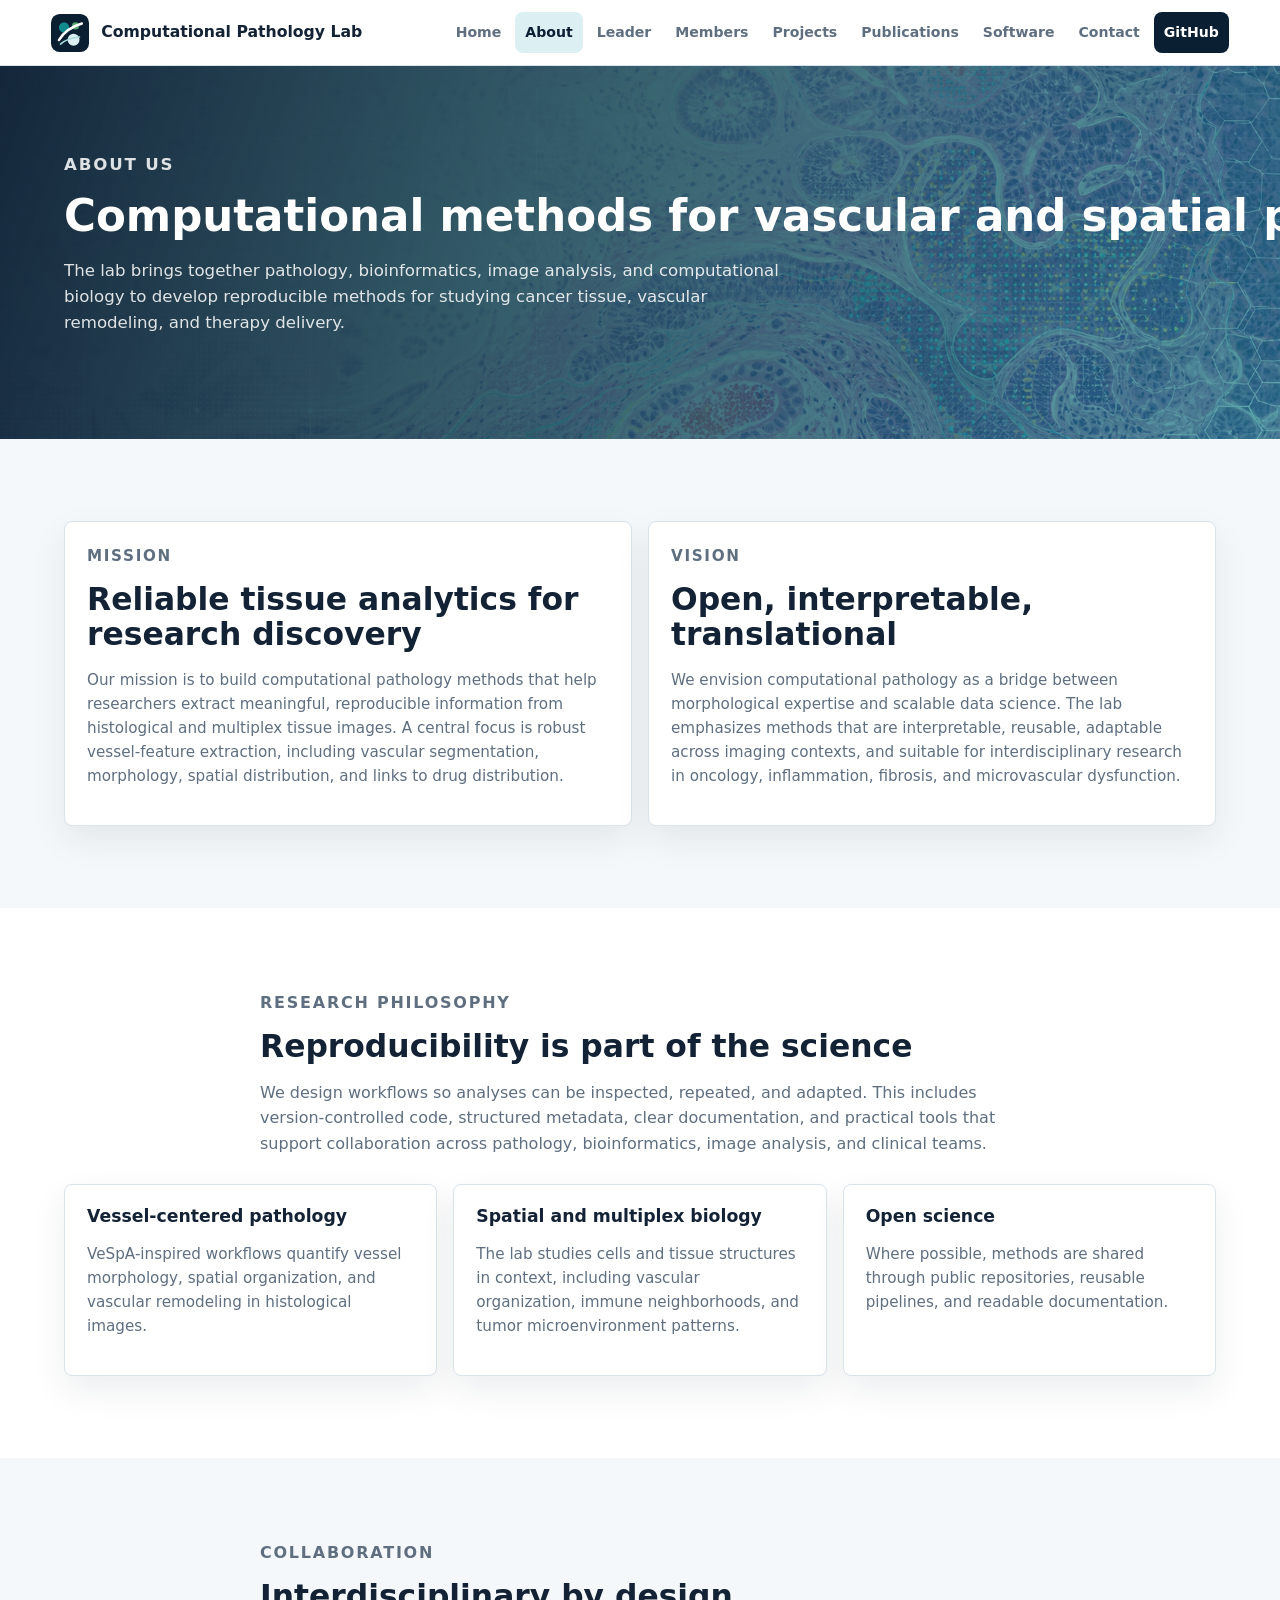
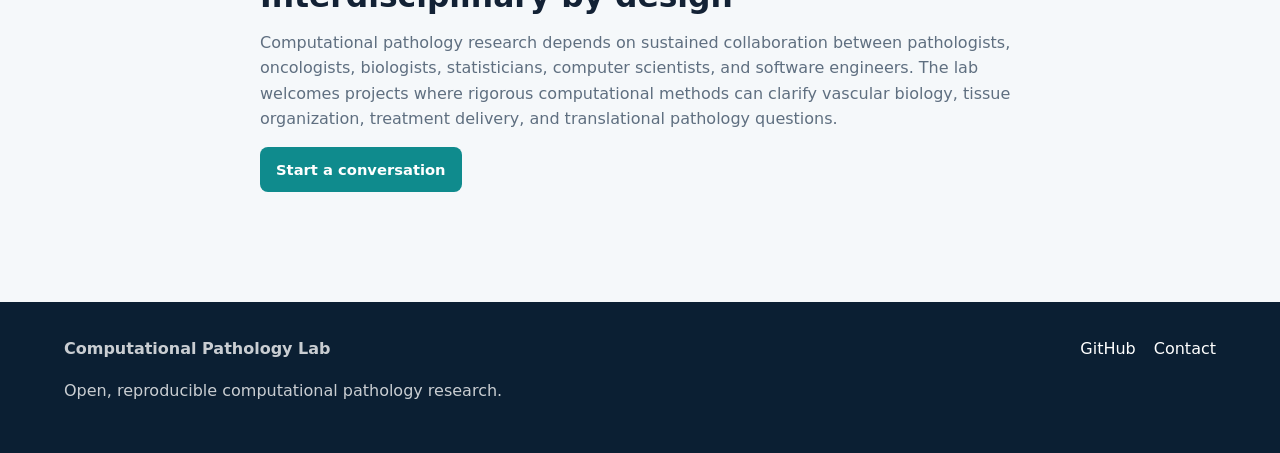
==== about.html @ 424c9c31 "Initial GitHub Pages site" ====
<!doctype html>
<html lang="en">
  <head>
    <meta charset="utf-8">
    <meta name="viewport" content="width=device-width, initial-scale=1">
    <meta name="description" content="Mission, vision, and research philosophy of the Computational Pathology Lab, with focus on reproducible vascular image analysis, spatial biology, and translational pathology.">
    <title>About Us | Computational Pathology Lab</title>
    <link rel="icon" href="assets/images/logo/favicon.svg" type="image/svg+xml">
    <link rel="stylesheet" href="assets/css/style.css?v=2">
  </head>
  <body>
    <a class="skip-link" href="#main">Skip to content</a>
    <header class="site-header">
      <a class="brand" href="index.html"><img src="assets/images/logo/logo.svg" alt="" aria-hidden="true"><span>Computational Pathology Lab</span></a>
      <button class="nav-toggle" type="button" aria-label="Toggle navigation" aria-expanded="false">☰</button>
      <nav class="site-nav" aria-label="Primary navigation">
        <a href="index.html">Home</a><a href="about.html">About</a><a href="team-leader.html">Leader</a><a href="members.html">Members</a><a href="projects.html">Projects</a><a href="publications.html">Publications</a><a href="software.html">Software</a><a href="contact.html">Contact</a><a class="github-link" href="https://github.com/ComputationalPathologyLab">GitHub</a>
      </nav>
    </header>
    <main id="main">
      <section class="page-hero">
        <p class="eyebrow">About us</p>
        <h1>Computational methods for vascular and spatial pathology</h1>
        <p>The lab brings together pathology, bioinformatics, image analysis, and computational biology to develop reproducible methods for studying cancer tissue, vascular remodeling, and therapy delivery.</p>
      </section>
      <section class="section">
        <div class="grid two">
          <article class="card">
            <p class="eyebrow">Mission</p>
            <h2>Reliable tissue analytics for research discovery</h2>
            <p>Our mission is to build computational pathology methods that help researchers extract meaningful, reproducible information from histological and multiplex tissue images. A central focus is robust vessel-feature extraction, including vascular segmentation, morphology, spatial distribution, and links to drug distribution.</p>
          </article>
          <article class="card">
            <p class="eyebrow">Vision</p>
            <h2>Open, interpretable, translational</h2>
            <p>We envision computational pathology as a bridge between morphological expertise and scalable data science. The lab emphasizes methods that are interpretable, reusable, adaptable across imaging contexts, and suitable for interdisciplinary research in oncology, inflammation, fibrosis, and microvascular dysfunction.</p>
          </article>
        </div>
      </section>
      <section class="section alt">
        <div class="section-header">
          <p class="eyebrow">Research philosophy</p>
          <h2>Reproducibility is part of the science</h2>
          <p>We design workflows so analyses can be inspected, repeated, and adapted. This includes version-controlled code, structured metadata, clear documentation, and practical tools that support collaboration across pathology, bioinformatics, image analysis, and clinical teams.</p>
        </div>
        <div class="grid three">
          <article class="card"><h3>Vessel-centered pathology</h3><p>VeSpA-inspired workflows quantify vessel morphology, spatial organization, and vascular remodeling in histological images.</p></article>
          <article class="card"><h3>Spatial and multiplex biology</h3><p>The lab studies cells and tissue structures in context, including vascular organization, immune neighborhoods, and tumor microenvironment patterns.</p></article>
          <article class="card"><h3>Open science</h3><p>Where possible, methods are shared through public repositories, reusable pipelines, and readable documentation.</p></article>
        </div>
      </section>
      <section class="section">
        <div class="section-header">
          <p class="eyebrow">Collaboration</p>
          <h2>Interdisciplinary by design</h2>
          <p>Computational pathology research depends on sustained collaboration between pathologists, oncologists, biologists, statisticians, computer scientists, and software engineers. The lab welcomes projects where rigorous computational methods can clarify vascular biology, tissue organization, treatment delivery, and translational pathology questions.</p>
          <a class="button primary" href="contact.html">Start a conversation</a>
        </div>
      </section>
    </main>
    <footer class="site-footer"><div class="footer-grid"><div><strong>Computational Pathology Lab</strong><p>Open, reproducible computational pathology research.</p></div><div class="footer-links"><a href="https://github.com/ComputationalPathologyLab">GitHub</a><a href="contact.html">Contact</a></div></div></footer>
    <script src="assets/js/main.js"></script>
  </body>
</html>
---- assets/css/style.css ----
:root {
  --ink: #132235;
  --muted: #5f6f80;
  --line: #d9e3ea;
  --paper: #f5f8fa;
  --panel: #ffffff;
  --navy: #0b1f33;
  --navy-2: #12314d;
  --teal: #0f8b8d;
  --green: #56a36c;
  --sky: #dceff3;
  --rose: #a94763;
  --gold: #c89433;
  --shadow: 0 14px 34px rgba(19, 34, 53, 0.08);
}

* {
  box-sizing: border-box;
}

html {
  scroll-behavior: smooth;
}

body {
  margin: 0;
  color: var(--ink);
  background: var(--paper);
  font-family: Inter, ui-sans-serif, system-ui, -apple-system, BlinkMacSystemFont, "Segoe UI", sans-serif;
  font-size: 16px;
  line-height: 1.58;
}

main {
  background: var(--paper);
}

img {
  max-width: 100%;
  display: block;
}

a {
  color: inherit;
}

.skip-link {
  position: absolute;
  left: 12px;
  top: -80px;
  z-index: 100;
  padding: 10px 14px;
  color: #fff;
  background: var(--navy);
  border-radius: 6px;
}

.skip-link:focus {
  top: 12px;
}

.site-header {
  position: sticky;
  top: 0;
  z-index: 50;
  display: flex;
  align-items: center;
  justify-content: space-between;
  gap: 20px;
  min-height: 66px;
  padding: 12px clamp(18px, 4vw, 52px);
  background: rgba(255, 255, 255, 0.94);
  border-bottom: 1px solid var(--line);
  backdrop-filter: blur(16px);
}

.brand {
  display: inline-flex;
  align-items: center;
  gap: 12px;
  min-width: 0;
  color: var(--ink);
  text-decoration: none;
  font-size: 0.98rem;
  font-weight: 800;
}

.brand img {
  width: 38px;
  height: 38px;
}

.brand span {
  white-space: nowrap;
}

.nav-toggle {
  display: none;
  width: 42px;
  height: 42px;
  align-items: center;
  justify-content: center;
  color: var(--ink);
  background: #fff;
  border: 1px solid var(--line);
  border-radius: 8px;
  font-size: 1.35rem;
  cursor: pointer;
}

.site-nav {
  display: flex;
  align-items: center;
  gap: 4px;
  flex-wrap: wrap;
  justify-content: flex-end;
}

.site-nav a {
  padding: 9px 10px;
  color: var(--muted);
  border-radius: 8px;
  font-size: 0.88rem;
  font-weight: 700;
  text-decoration: none;
}

.site-nav a:hover,
.site-nav a.active {
  color: var(--navy);
  background: var(--sky);
}

.github-link {
  color: #fff !important;
  background: var(--navy) !important;
}

.hero {
  position: relative;
  min-height: 68vh;
  display: grid;
  align-items: end;
  isolation: isolate;
  overflow: hidden;
  padding: clamp(70px, 9vw, 108px) clamp(20px, 5vw, 64px) clamp(50px, 7vw, 78px);
  color: #fff;
}

.hero::before,
.hero::after {
  content: "";
  position: absolute;
  inset: 0;
  z-index: -1;
}

.hero::before {
  background:
    linear-gradient(90deg, rgba(7, 23, 38, 0.94), rgba(7, 23, 38, 0.68) 48%, rgba(7, 23, 38, 0.2)),
    url("../images/projects/computational-pathology-hero.png") center / cover;
}

.hero::after {
  background: linear-gradient(0deg, rgba(7, 23, 38, 0.82), transparent 46%);
}

.hero-content {
  width: min(980px, 100%);
}

.eyebrow {
  margin: 0 0 14px;
  color: var(--teal);
  font-size: 0.72rem;
  font-weight: 900;
  letter-spacing: 0.11em;
  text-transform: uppercase;
}

.hero .eyebrow {
  color: #8de2df;
}

h1,
h2,
h3,
h4,
p {
  overflow-wrap: anywhere;
}

h1,
h2,
h3 {
  margin: 0;
  line-height: 1.12;
  letter-spacing: 0;
}

h1 {
  max-width: 860px;
  font-size: clamp(2.35rem, 4.5vw, 4.1rem);
}

h2 {
  font-size: clamp(1.55rem, 2.45vw, 2.25rem);
}

h3 {
  font-size: 1.08rem;
}

.hero p:last-of-type {
  max-width: 680px;
  margin: 20px 0 0;
  color: rgba(255, 255, 255, 0.88);
  font-size: clamp(0.98rem, 1.25vw, 1.08rem);
}

.hero h1 {
  font-size: clamp(2.55rem, 4vw, 4rem);
}

.page-hero h1 {
  max-width: 1120px;
  font-size: clamp(2.15rem, 3.4vw, 3.25rem);
}

.hero-actions,
.cta-actions,
.contact-links {
  display: flex;
  flex-wrap: wrap;
  gap: 12px;
  margin-top: 26px;
}

.button {
  display: inline-flex;
  align-items: center;
  justify-content: center;
  min-height: 42px;
  padding: 10px 15px;
  color: var(--navy);
  background: #fff;
  border: 1px solid transparent;
  border-radius: 8px;
  font-size: 0.92rem;
  font-weight: 800;
  text-decoration: none;
  transition: transform 160ms ease, box-shadow 160ms ease, background 160ms ease;
}

.button:hover {
  transform: translateY(-2px);
  box-shadow: 0 12px 28px rgba(19, 34, 53, 0.16);
}

.button.primary {
  color: #fff;
  background: var(--teal);
}

.button.secondary {
  color: #fff;
  border-color: rgba(255, 255, 255, 0.42);
  background: rgba(255, 255, 255, 0.08);
}

.button.light {
  color: var(--navy);
  background: #fff;
}

.page-hero {
  padding: clamp(54px, 7vw, 86px) clamp(20px, 5vw, 64px);
  color: #fff;
  background:
    linear-gradient(110deg, rgba(11, 31, 51, 0.96), rgba(15, 139, 141, 0.62)),
    url("../images/projects/computational-pathology-hero.png") center / cover;
}

.page-hero p {
  max-width: 720px;
  color: rgba(255, 255, 255, 0.86);
  font-size: 1.04rem;
}

.section {
  padding: clamp(48px, 7vw, 82px) clamp(20px, 5vw, 64px);
}

.section.alt {
  background: #fff;
}

.section > .grid,
.section > [data-render],
.section-header,
.profile-layout,
.contact-layout {
  width: min(100%, 1180px);
  margin-left: auto;
  margin-right: auto;
}

.section-header {
  max-width: 760px;
  margin-bottom: 28px;
}

.section-header p,
.lead {
  color: var(--muted);
  font-size: 1rem;
}

.grid {
  display: grid;
  gap: 16px;
}

.grid.two {
  grid-template-columns: repeat(2, minmax(0, 1fr));
}

.grid.three {
  grid-template-columns: repeat(3, minmax(0, 1fr));
}

.grid.four {
  grid-template-columns: repeat(4, minmax(0, 1fr));
}

.card,
.data-card,
.publication-item,
.profile-panel,
.contact-panel {
  background: var(--panel);
  border: 1px solid var(--line);
  border-radius: 8px;
  box-shadow: var(--shadow);
}

.card,
.data-card,
.publication-item {
  padding: 22px;
}

.card-icon {
  display: inline-grid;
  place-items: center;
  width: 44px;
  height: 44px;
  margin-bottom: 16px;
  color: #fff;
  background: var(--teal);
  border-radius: 8px;
  font-weight: 900;
}

.card p,
.data-card p,
.publication-item p,
.profile-panel p {
  color: var(--muted);
  font-size: 0.95rem;
}

.card h3,
.data-card h3 {
  margin-bottom: 10px;
}

.metrics {
  display: grid;
  grid-template-columns: repeat(4, minmax(0, 1fr));
  border-top: 1px solid var(--line);
  border-bottom: 1px solid var(--line);
  background: var(--line);
  gap: 1px;
}

.metric {
  padding: 22px clamp(18px, 3vw, 30px);
  background: #fff;
}

.metric strong {
  display: block;
  margin-bottom: 6px;
  color: var(--rose);
  font-size: clamp(1.65rem, 3vw, 2.45rem);
  line-height: 1;
}

.metric span {
  color: var(--muted);
  font-size: 0.92rem;
  font-weight: 700;
}

.data-card {
  display: flex;
  flex-direction: column;
  min-height: 100%;
  overflow: hidden;
}

.data-card img {
  width: 100%;
  aspect-ratio: 4 / 3;
  object-fit: cover;
  margin-bottom: 16px;
  border-radius: 8px;
  background: var(--sky);
}

.data-card .avatar {
  width: 96px;
  height: 96px;
  aspect-ratio: 1;
  border-radius: 50%;
}

.meta-row,
.tag-row,
.link-row {
  display: flex;
  flex-wrap: wrap;
  gap: 8px;
  margin: 12px 0;
}

.tag,
.status,
.category-label {
  display: inline-flex;
  align-items: center;
  min-height: 28px;
  padding: 4px 8px;
  border-radius: 999px;
  font-size: 0.72rem;
  font-weight: 800;
}

.tag {
  color: var(--teal);
  background: #e6f4f4;
}

.status {
  color: var(--navy);
  background: #edf2f6;
}

.status.ongoing {
  color: #0c6b57;
  background: #dff2ea;
}

.status.completed {
  color: #705218;
  background: #f7ecd2;
}

.status.planned {
  color: #65508f;
  background: #eee8f7;
}

.category-label {
  margin: 24px 0 14px;
  color: #fff;
  background: var(--navy-2);
}

.link-row {
  margin-top: auto;
  padding-top: 12px;
}

.link-row a,
.text-link {
  color: var(--teal);
  font-size: 0.92rem;
  font-weight: 800;
  text-decoration: none;
}

.link-row a:hover,
.text-link:hover {
  text-decoration: underline;
}

.cta-band {
  display: grid;
  grid-template-columns: minmax(0, 1fr) auto;
  gap: 24px;
  align-items: center;
  padding: clamp(38px, 5vw, 58px) clamp(20px, 5vw, 64px);
  color: #fff;
  background: var(--navy);
}

.cta-band p {
  max-width: 720px;
  color: rgba(255, 255, 255, 0.78);
}

.profile-layout {
  display: grid;
  grid-template-columns: minmax(260px, 0.35fr) minmax(0, 1fr);
  gap: 20px;
}

.profile-panel {
  padding: 24px;
}

.profile-photo {
  width: 148px;
  height: 148px;
  margin-bottom: 18px;
  border-radius: 50%;
  object-fit: cover;
  background: var(--sky);
}

.publication-item {
  margin-bottom: 12px;
}

.publication-item h3 {
  font-size: 1rem;
  line-height: 1.25;
}

.contact-layout {
  display: grid;
  grid-template-columns: minmax(0, 0.85fr) minmax(320px, 1fr);
  gap: 24px;
}

.contact-panel {
  padding: 24px;
}

.form-placeholder {
  display: grid;
  gap: 14px;
}

.form-placeholder label {
  display: grid;
  gap: 7px;
  color: var(--ink);
  font-weight: 800;
}

.form-placeholder input,
.form-placeholder textarea {
  width: 100%;
  padding: 12px 13px;
  color: var(--muted);
  background: #f8fafb;
  border: 1px solid var(--line);
  border-radius: 8px;
  font: inherit;
}

.map-placeholder {
  display: grid;
  place-items: center;
  min-height: 260px;
  margin-top: 20px;
  color: var(--muted);
  background: repeating-linear-gradient(45deg, #edf4f6, #edf4f6 12px, #e3edf0 12px, #e3edf0 24px);
  border: 1px solid var(--line);
  border-radius: 8px;
  text-align: center;
}

.notice {
  padding: 16px 18px;
  color: #536274;
  background: #fff8e8;
  border: 1px solid #f0dbac;
  border-radius: 8px;
}

.site-footer {
  padding: 34px clamp(20px, 5vw, 64px);
  color: rgba(255, 255, 255, 0.78);
  background: var(--navy);
}

.footer-grid {
  display: grid;
  grid-template-columns: minmax(0, 1fr) auto;
  gap: 28px;
  align-items: start;
}

.footer-links {
  display: flex;
  flex-wrap: wrap;
  gap: 12px 18px;
}

.footer-links a {
  color: #fff;
  text-decoration: none;
}

.small {
  color: var(--muted);
  font-size: 0.86rem;
}

.fallback {
  margin-top: 18px;
}

@media (min-width: 981px) {
  .hero h1,
  .page-hero h1 {
    max-width: none;
    white-space: nowrap;
  }
}

@media (max-width: 980px) {
  .nav-toggle {
    display: inline-flex;
  }

  .site-nav {
    position: absolute;
    top: 66px;
    left: 0;
    right: 0;
    display: none;
    flex-direction: column;
    align-items: stretch;
    gap: 0;
    padding: 12px 18px 18px;
    background: #fff;
    border-bottom: 1px solid var(--line);
  }

  .site-nav.open {
    display: flex;
  }

  .site-nav a {
    padding: 13px 12px;
  }

  .grid.four,
  .grid.three,
  .metrics,
  .profile-layout,
  .contact-layout,
  .cta-band,
  .footer-grid {
    grid-template-columns: 1fr 1fr;
  }

  .hero {
    min-height: 62vh;
  }

  .profile-layout > *,
  .contact-layout > *,
  .cta-band > * {
    grid-column: 1 / -1;
  }
}

@media (max-width: 640px) {
  .brand span {
    white-space: normal;
    font-size: 0.96rem;
    line-height: 1.1;
  }

  .hero {
    min-height: 64vh;
    padding-top: 64px;
    padding-bottom: 42px;
  }

  h1 {
    font-size: clamp(2.15rem, 12vw, 3.1rem);
  }

  h2 {
    font-size: clamp(1.45rem, 8vw, 2rem);
  }

  .grid.two,
  .grid.three,
  .grid.four,
  .metrics,
  .footer-grid {
    grid-template-columns: 1fr;
  }

  .section,
  .page-hero,
  .cta-band {
    padding-inline: 18px;
  }

  .card,
  .data-card,
  .publication-item,
  .profile-panel,
  .contact-panel {
    padding: 18px;
  }
}
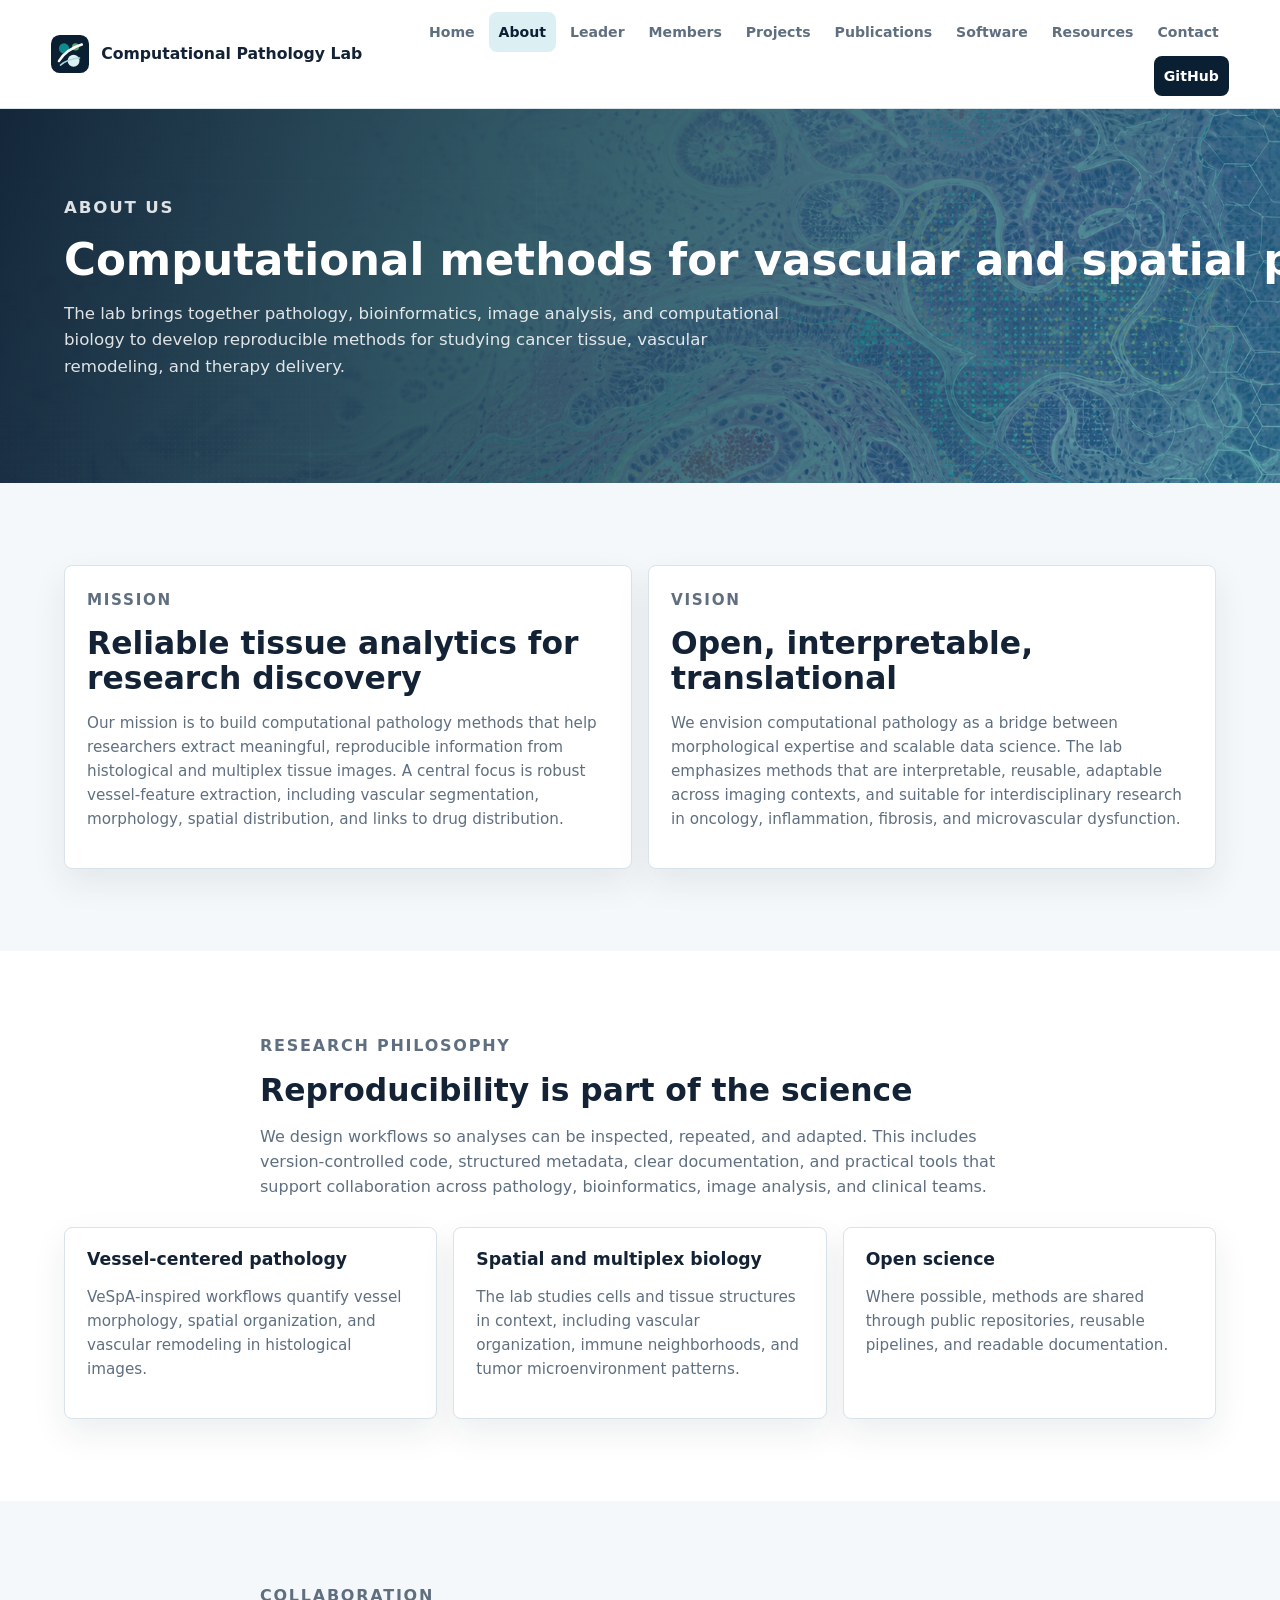
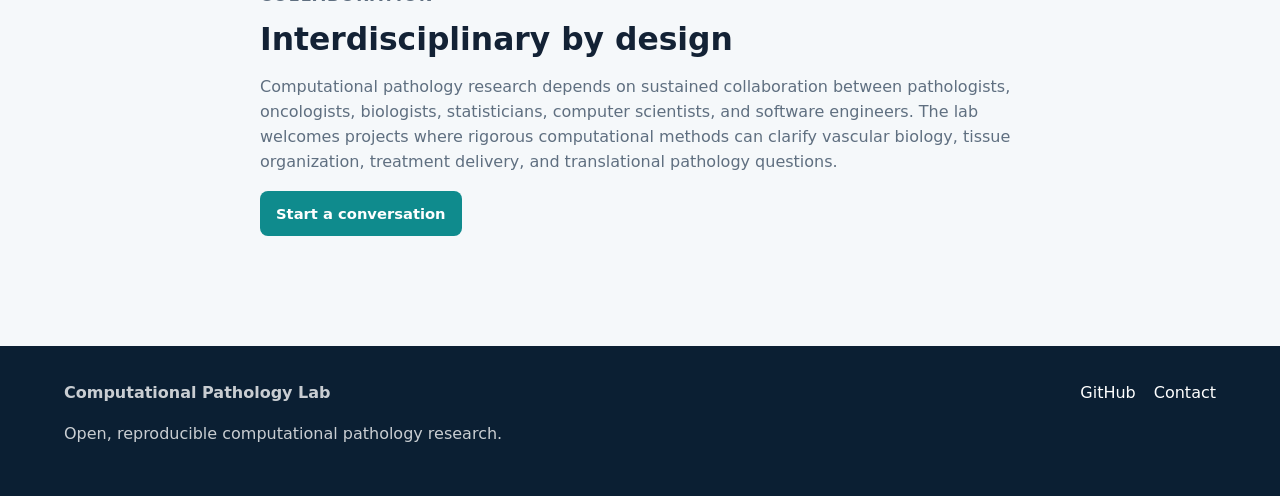
==== commit 8bd53ec4: "Add resources page" ====
--- a/about.html
+++ b/about.html
@@ -14,7 +14,7 @@
       <a class="brand" href="index.html"><img src="assets/images/logo/logo.svg" alt="" aria-hidden="true"><span>Computational Pathology Lab</span></a>
       <button class="nav-toggle" type="button" aria-label="Toggle navigation" aria-expanded="false">☰</button>
       <nav class="site-nav" aria-label="Primary navigation">
-        <a href="index.html">Home</a><a href="about.html">About</a><a href="team-leader.html">Leader</a><a href="members.html">Members</a><a href="projects.html">Projects</a><a href="publications.html">Publications</a><a href="software.html">Software</a><a href="contact.html">Contact</a><a class="github-link" href="https://github.com/ComputationalPathologyLab">GitHub</a>
+        <a href="index.html">Home</a><a href="about.html">About</a><a href="team-leader.html">Leader</a><a href="members.html">Members</a><a href="projects.html">Projects</a><a href="publications.html">Publications</a><a href="software.html">Software</a><a href="resources.html">Resources</a><a href="contact.html">Contact</a><a class="github-link" href="https://github.com/ComputationalPathologyLab">GitHub</a>
       </nav>
     </header>
     <main id="main">
--- a/assets/css/style.css
+++ b/assets/css/style.css
@@ -625,6 +625,63 @@
   margin-top: 18px;
 }
 
+
+.resource-feature {
+  overflow: hidden;
+  margin: 24px 0 26px;
+  background: #fff;
+  border: 1px solid var(--line);
+  border-radius: 8px;
+  box-shadow: var(--shadow);
+}
+
+.resource-feature a {
+  display: block;
+}
+
+.resource-feature img {
+  width: 100%;
+  height: auto;
+}
+
+.resource-list {
+  display: grid;
+  grid-template-columns: repeat(2, minmax(0, 1fr));
+  gap: 18px;
+}
+
+.resource-card {
+  padding: 20px;
+  background: #fff;
+  border: 1px solid var(--line);
+  border-radius: 8px;
+  box-shadow: var(--shadow);
+}
+
+.resource-preview {
+  display: block;
+  overflow: hidden;
+  margin: 0 0 16px;
+  border: 1px solid var(--line);
+  border-radius: 8px;
+  background: var(--paper);
+}
+
+.resource-preview img {
+  width: 100%;
+  aspect-ratio: 16 / 10;
+  object-fit: cover;
+}
+
+.resource-card code,
+.section-header code {
+  padding: 2px 5px;
+  background: var(--paper);
+  border: 1px solid var(--line);
+  border-radius: 5px;
+  font-size: 0.88em;
+}
+
 @media (min-width: 981px) {
   .hero h1,
   .page-hero h1 {
@@ -710,6 +767,11 @@
     grid-template-columns: 1fr;
   }
 
+  .resource-list {
+    grid-template-columns: 1fr;
+  }
+
+
   .section,
   .page-hero,
   .cta-band {
